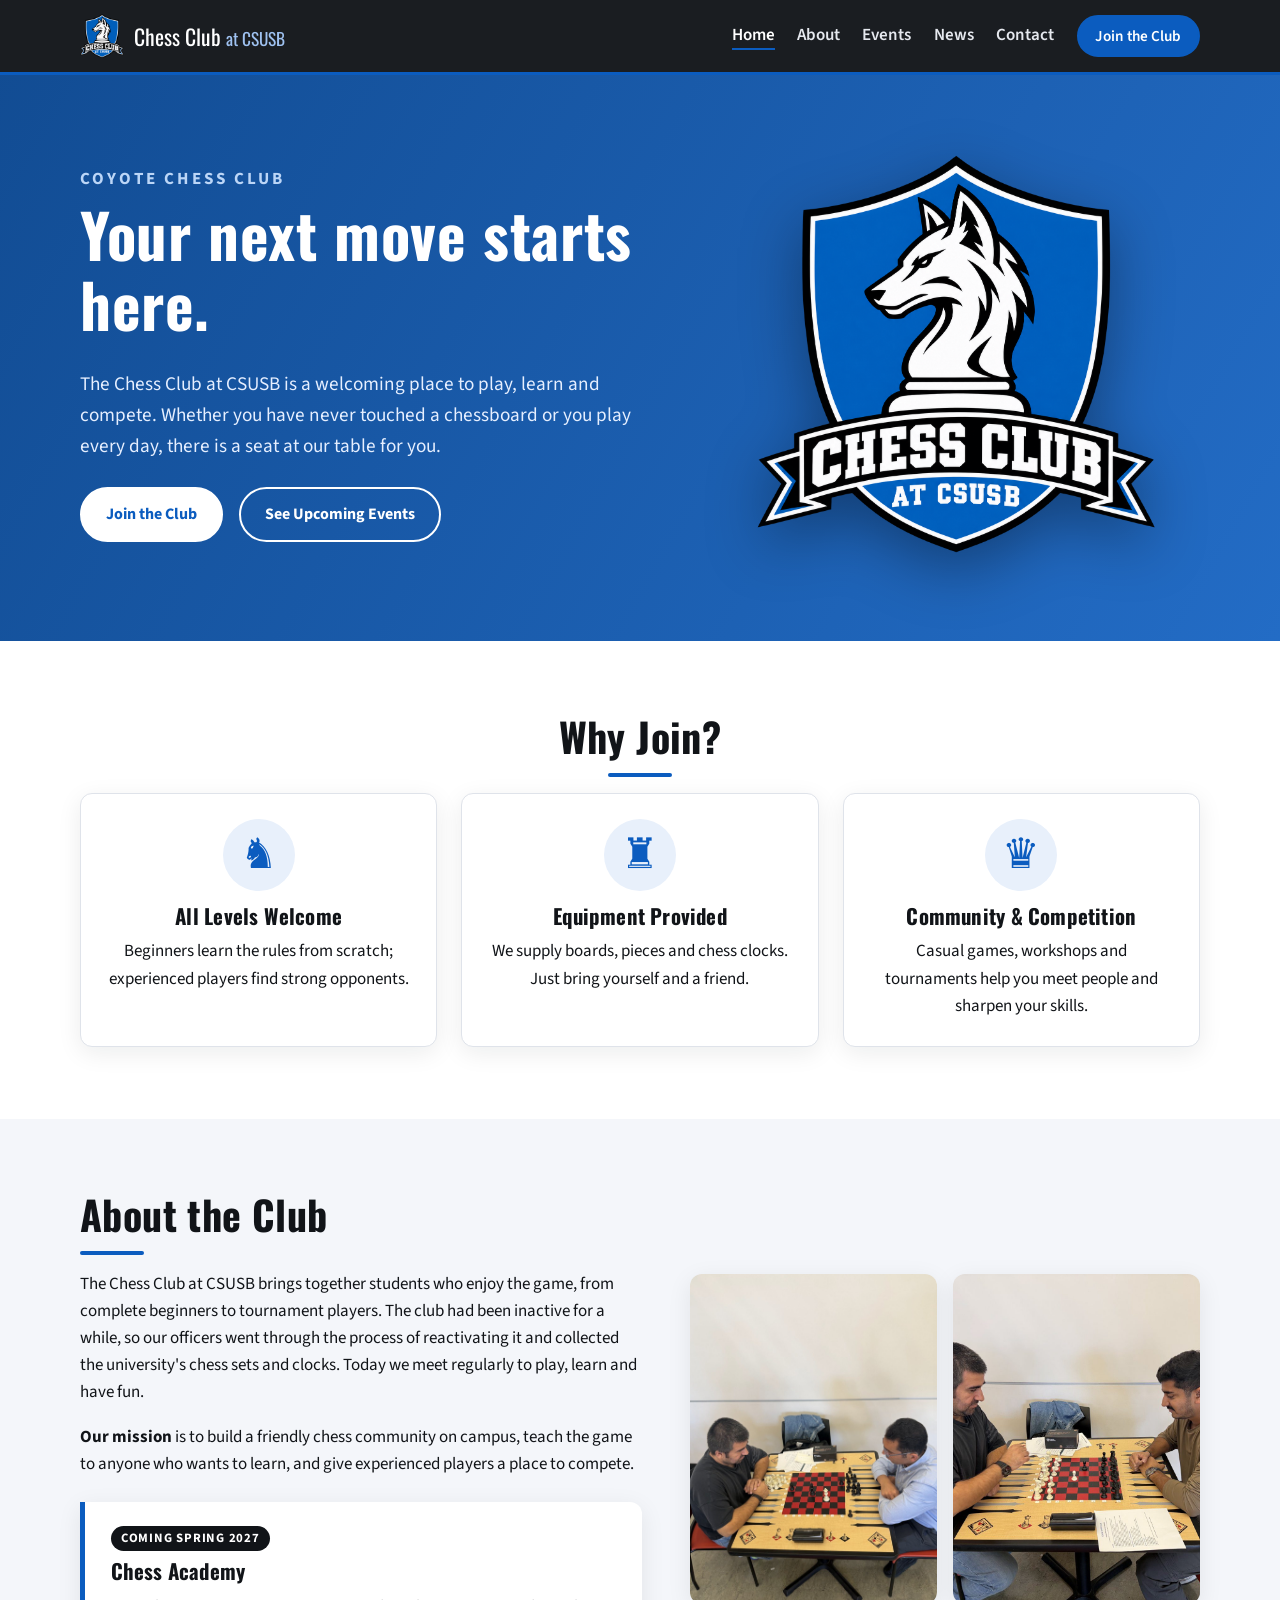
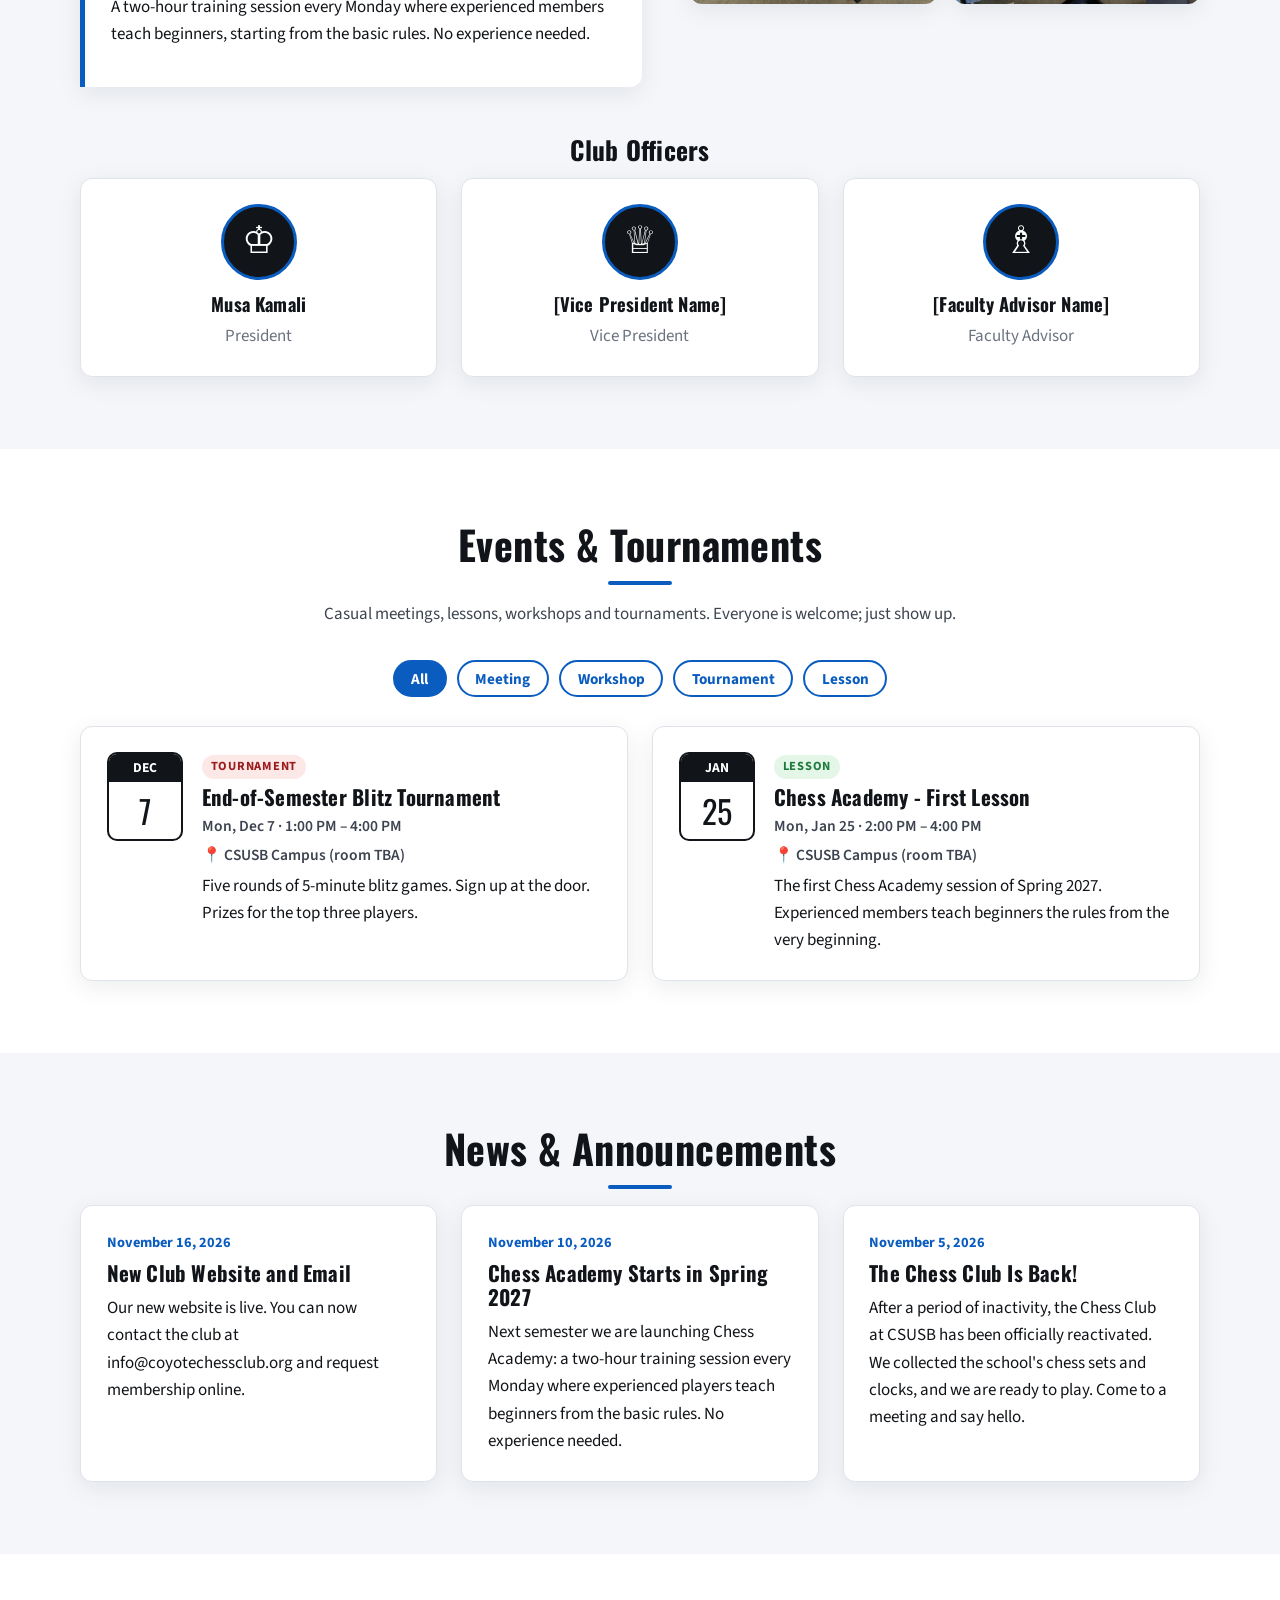
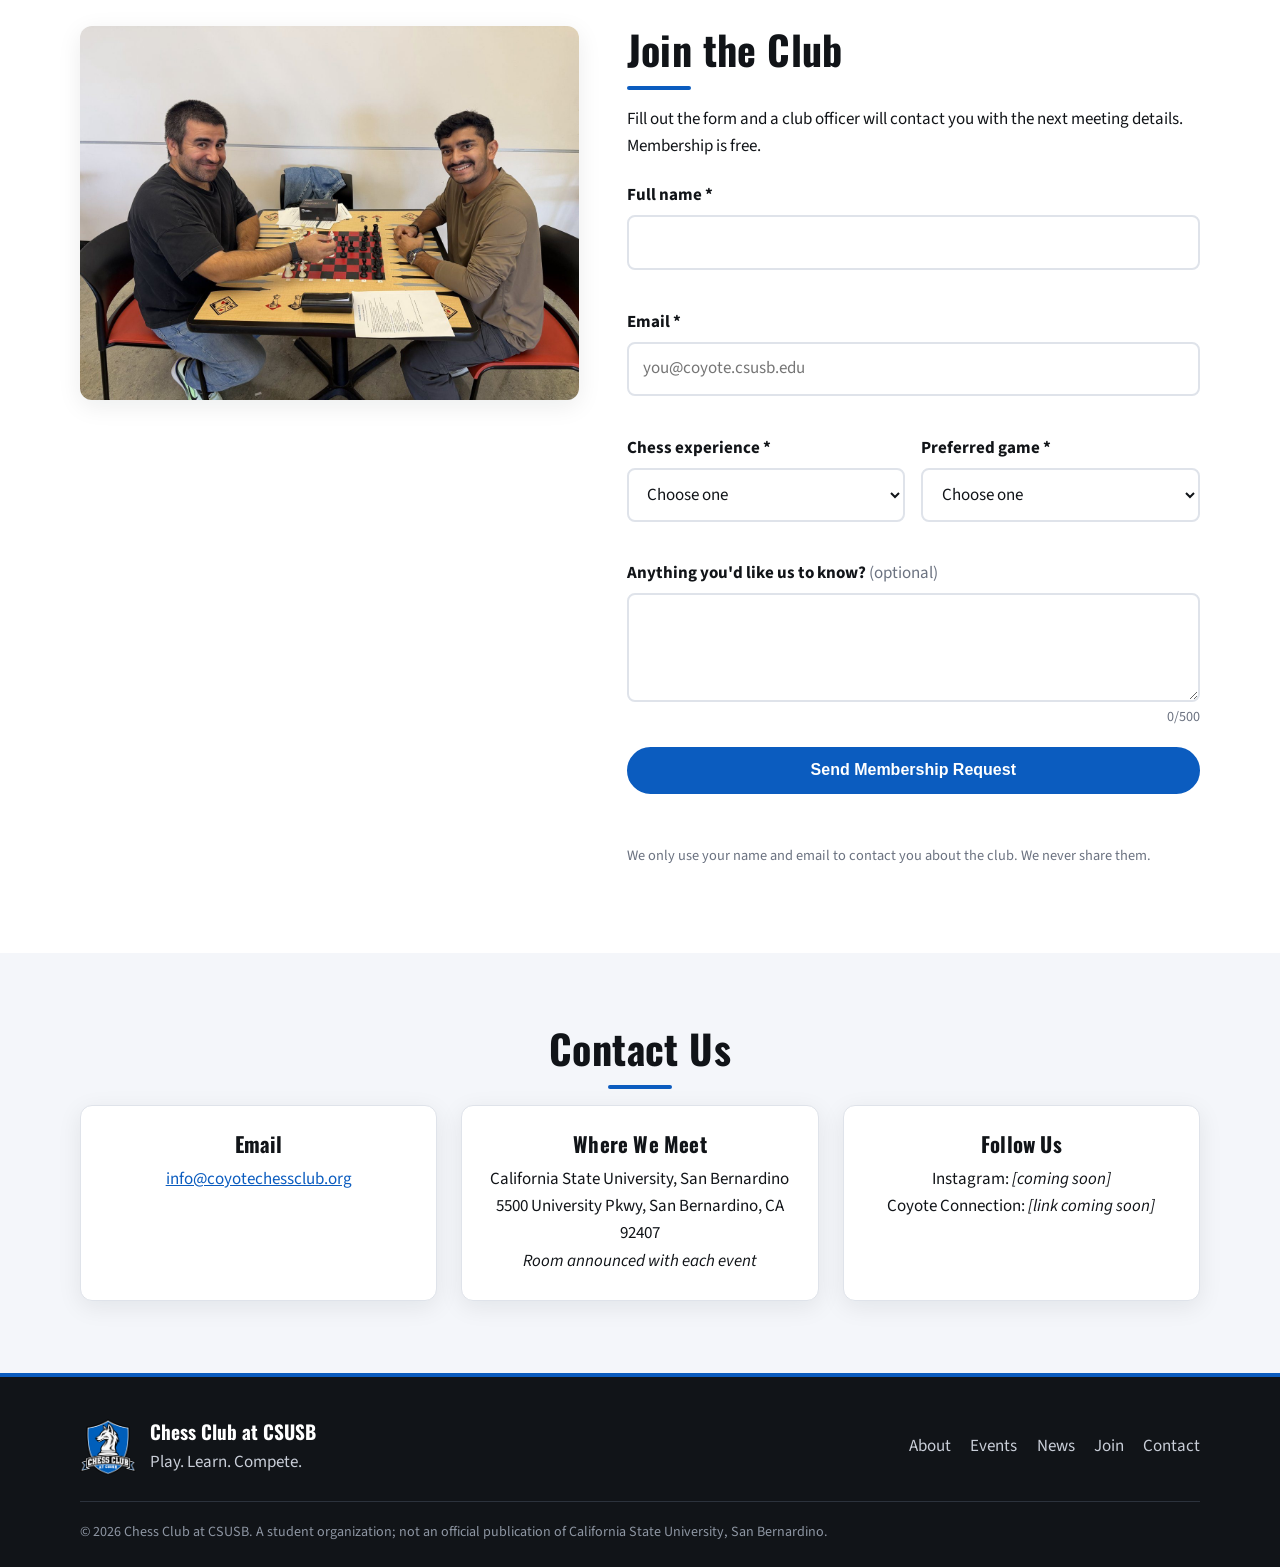
==== index.html @ 1e70b77d "Add files via upload" ====
<!DOCTYPE html>
<!-- Static version of the Chess Club at CSUSB website (GitHub Pages).
     To add or change events/news, edit the sections marked EVENTS and NEWS below. -->
<html lang="en">
<head>
  <meta charset="UTF-8">
  <meta name="viewport" content="width=device-width, initial-scale=1.0">
  <title>Chess Club at CSUSB | Coyote Chess Club</title>
  <meta name="description" content="The Chess Club at CSUSB: casual play, lessons, workshops and tournaments for students of every skill level.">
  <link rel="icon" href="img/favicon.ico">
  <link rel="apple-touch-icon" href="img/icon-192.png">
  <link rel="preconnect" href="https://fonts.googleapis.com">
  <link rel="preconnect" href="https://fonts.gstatic.com" crossorigin>
  <link href="https://fonts.googleapis.com/css2?family=Oswald:wght@500;700&family=Source+Sans+3:wght@400;600;700&display=swap" rel="stylesheet">
  <link rel="stylesheet" href="css/style.css">
</head>
<body>

<!-- ========== HEADER / NAVIGATION ========== -->
<header class="site-header" id="top">
  <div class="container nav-bar">
    <a href="#home" class="brand">
      <img src="img/logo-512.png" alt="Chess Club at CSUSB logo" width="44" height="44">
      <span>Chess Club <small>at CSUSB</small></span>
    </a>
    <button class="nav-toggle" aria-label="Open menu" aria-expanded="false" aria-controls="main-nav">
      <span></span><span></span><span></span>
    </button>
    <nav id="main-nav" class="main-nav" aria-label="Main">
      <a href="#home" class="active">Home</a>
      <a href="#about">About</a>
      <a href="#events">Events</a>
      <a href="#news">News</a>
      <a href="#contact">Contact</a>
      <a href="#join" class="btn btn-small">Join the Club</a>
    </nav>
  </div>
</header>

<main>

<!-- ========== HOME / HERO ========== -->
<section id="home" class="hero">
  <div class="container hero-grid">
    <div class="hero-text">
      <p class="eyebrow">Coyote Chess Club</p>
      <h1>Your next move starts here.</h1>
      <p class="lead">The Chess Club at CSUSB is a welcoming place to play, learn and compete. Whether you have never touched a chessboard or you play every day, there is a seat at our table for you.</p>
      <div class="hero-actions">
        <a href="#join" class="btn">Join the Club</a>
        <a href="#events" class="btn btn-outline">See Upcoming Events</a>
      </div>
    </div>
    <div class="hero-image">
      <img src="img/logo.png" alt="Chess Club at CSUSB shield logo with a coyote knight">
    </div>
  </div>
</section>

<!-- ========== WHY JOIN ========== -->
<section class="section why">
  <div class="container">
    <h2 class="section-title">Why Join?</h2>
    <div class="card-grid three">
      <article class="card feature">
        <div class="feature-icon" aria-hidden="true">♞</div>
        <h3>All Levels Welcome</h3>
        <p>Beginners learn the rules from scratch; experienced players find strong opponents.</p>
      </article>
      <article class="card feature">
        <div class="feature-icon" aria-hidden="true">♜</div>
        <h3>Equipment Provided</h3>
        <p>We supply boards, pieces and chess clocks. Just bring yourself and a friend.</p>
      </article>
      <article class="card feature">
        <div class="feature-icon" aria-hidden="true">♛</div>
        <h3>Community &amp; Competition</h3>
        <p>Casual games, workshops and tournaments help you meet people and sharpen your skills.</p>
      </article>
    </div>
  </div>
</section>

<!-- ========== ABOUT ========== -->
<section id="about" class="section alt">
  <div class="container about-grid">
    <div>
      <h2 class="section-title left">About the Club</h2>
      <p>The Chess Club at CSUSB brings together students who enjoy the game, from complete beginners to tournament players. The club had been inactive for a while, so our officers went through the process of reactivating it and collected the university's chess sets and clocks. Today we meet regularly to play, learn and have fun.</p>
      <p><strong>Our mission</strong> is to build a friendly chess community on campus, teach the game to anyone who wants to learn, and give experienced players a place to compete.</p>
      <div class="academy">
        <span class="badge">Coming Spring 2027</span>
        <h3>Chess Academy</h3>
        <p>A two-hour training session every Monday where experienced members teach beginners, starting from the basic rules. No experience needed.</p>
      </div>
    </div>
    <div class="photo-stack">
      <img src="img/meeting-2.jpg" alt="Two club members playing chess at a club meeting" loading="lazy">
      <img src="img/meeting-5.jpg" alt="Club members during a game with a chess clock on the table" loading="lazy">
    </div>
  </div>

  <div class="container">
    <h3 class="sub-title">Club Officers</h3>
    <div class="card-grid three officers">
      <article class="card officer">
        <div class="avatar" aria-hidden="true">♔</div>
        <h4>Musa Kamali</h4>
        <p>President</p>
      </article>
      <article class="card officer">
        <div class="avatar" aria-hidden="true">♕</div>
        <h4>[Vice President Name]</h4>
        <p>Vice President</p>
      </article>
      <article class="card officer">
        <div class="avatar" aria-hidden="true">♗</div>
        <h4>[Faculty Advisor Name]</h4>
        <p>Faculty Advisor</p>
      </article>
    </div>
  </div>
</section>

<!-- ========== EVENTS (from MySQL) ========== -->
<section id="events" class="section">
  <div class="container">
    <h2 class="section-title">Events &amp; Tournaments</h2>
    <p class="section-intro">Casual meetings, lessons, workshops and tournaments. Everyone is welcome; just show up.</p>

          <div class="filter-bar" role="group" aria-label="Filter events by type">
        <button class="chip active" data-filter="all">All</button>
                  <button class="chip" data-filter="Meeting">Meeting</button>
                  <button class="chip" data-filter="Workshop">Workshop</button>
                  <button class="chip" data-filter="Tournament">Tournament</button>
                  <button class="chip" data-filter="Lesson">Lesson</button>
              </div>
      <div class="card-grid events-list">
                  <article class="card event" data-type="Meeting" data-date="2026-11-23">
            <div class="event-date">
              <span class="month">Nov</span>
              <span class="day">23</span>
            </div>
            <div class="event-body">
              <span class="tag tag-meeting">Meeting</span>
              <h3>Casual Play Night</h3>
              <p class="meta">Mon, Nov 23 · 2:00 PM – 4:00 PM</p>
              <p class="meta">📍 CSUSB Campus (room TBA)</p>
              <p>Drop in and play a few games. Boards, pieces and clocks are provided. All skill levels are welcome.</p>
            </div>
          </article>
                  <article class="card event" data-type="Workshop" data-date="2026-12-01">
            <div class="event-date">
              <span class="month">Dec</span>
              <span class="day">1</span>
            </div>
            <div class="event-body">
              <span class="tag tag-workshop">Workshop</span>
              <h3>Opening Principles Workshop</h3>
              <p class="meta">Tue, Dec 1 · 2:00 PM – 3:30 PM</p>
              <p class="meta">📍 CSUSB Campus (room TBA)</p>
              <p>Learn the three golden rules of the opening: control the center, develop your pieces and castle early.</p>
            </div>
          </article>
                  <article class="card event" data-type="Tournament" data-date="2026-12-07">
            <div class="event-date">
              <span class="month">Dec</span>
              <span class="day">7</span>
            </div>
            <div class="event-body">
              <span class="tag tag-tournament">Tournament</span>
              <h3>End-of-Semester Blitz Tournament</h3>
              <p class="meta">Mon, Dec 7 · 1:00 PM – 4:00 PM</p>
              <p class="meta">📍 CSUSB Campus (room TBA)</p>
              <p>Five rounds of 5-minute blitz games. Sign up at the door. Prizes for the top three players.</p>
            </div>
          </article>
                  <article class="card event" data-type="Lesson" data-date="2027-01-25">
            <div class="event-date">
              <span class="month">Jan</span>
              <span class="day">25</span>
            </div>
            <div class="event-body">
              <span class="tag tag-lesson">Lesson</span>
              <h3>Chess Academy - First Lesson</h3>
              <p class="meta">Mon, Jan 25 · 2:00 PM – 4:00 PM</p>
              <p class="meta">📍 CSUSB Campus (room TBA)</p>
              <p>The first Chess Academy session of Spring 2027. Experienced members teach beginners the rules from the very beginning.</p>
            </div>
          </article>
              </div>
      </div>
</section>

<!-- ========== NEWS (from MySQL) ========== -->
<section id="news" class="section alt">
  <div class="container">
    <h2 class="section-title">News &amp; Announcements</h2>
          <div class="card-grid three">
                  <article class="card news-item">
            <time datetime="2026-11-16">November 16, 2026</time>
            <h3>New Club Website and Email</h3>
            <p>Our new website is live. You can now contact the club at info@coyotechessclub.org and request membership online.</p>
          </article>
                  <article class="card news-item">
            <time datetime="2026-11-10">November 10, 2026</time>
            <h3>Chess Academy Starts in Spring 2027</h3>
            <p>Next semester we are launching Chess Academy: a two-hour training session every Monday where experienced players teach beginners from the basic rules. No experience needed.</p>
          </article>
                  <article class="card news-item">
            <time datetime="2026-11-05">November 5, 2026</time>
            <h3>The Chess Club Is Back!</h3>
            <p>After a period of inactivity, the Chess Club at CSUSB has been officially reactivated. We collected the school&#039;s chess sets and clocks, and we are ready to play. Come to a meeting and say hello.</p>
          </article>
              </div>
      </div>
</section>

<!-- ========== JOIN THE CLUB (form -> Formspree -> club Gmail) ========== -->
<section id="join" class="section join">
  <div class="container join-grid">
    <div class="join-photo">
      <img src="img/meeting-6.jpg" alt="Two smiling club members at a chessboard">
    </div>
    <div>
      <h2 class="section-title left">Join the Club</h2>
      <p>Fill out the form and a club officer will contact you with the next meeting details. Membership is free.</p>

      <form id="join-form" class="join-form" action="https://formspree.io/f/YOUR_FORM_ID" method="post" novalidate>
        <div class="field">
          <label for="full_name">Full name *</label>
          <input type="text" id="full_name" name="full_name" maxlength="100" autocomplete="name" required>
          <small class="error" aria-live="polite"></small>
        </div>
        <div class="field">
          <label for="email">Email *</label>
          <input type="email" id="email" name="email" maxlength="150" autocomplete="email" placeholder="you@coyote.csusb.edu" required>
          <small class="error" aria-live="polite"></small>
        </div>
        <div class="field-row">
          <div class="field">
            <label for="skill_level">Chess experience *</label>
            <select id="skill_level" name="skill_level" required>
              <option value="">Choose one</option>
              <option>Beginner</option>
              <option>Intermediate</option>
              <option>Advanced</option>
            </select>
            <small class="error" aria-live="polite"></small>
          </div>
          <div class="field">
            <label for="preferred_game">Preferred game *</label>
            <select id="preferred_game" name="preferred_game" required>
              <option value="">Choose one</option>
              <option>Casual</option>
              <option>Rapid</option>
              <option>Blitz</option>
              <option>Classical</option>
            </select>
            <small class="error" aria-live="polite"></small>
          </div>
        </div>
        <div class="field">
          <label for="message">Anything you'd like us to know? <span class="optional">(optional)</span></label>
          <textarea id="message" name="message" rows="3" maxlength="500"></textarea>
          <small class="counter"><span id="msg-count">0</span>/500</small>
        </div>
        <!-- Hidden field to catch spam bots: real users leave it empty -->
        <div class="hp" aria-hidden="true">
          <label for="_gotcha">Website</label>
          <input type="text" id="_gotcha" name="_gotcha" tabindex="-1" autocomplete="off">
          <input type="hidden" name="_subject" value="New membership request - Chess Club at CSUSB">
        </div>
        <button type="submit" class="btn btn-block">Send Membership Request</button>
        <p id="form-status" class="form-status" role="status" aria-live="polite"></p>
        <p class="privacy">We only use your name and email to contact you about the club. We never share them.</p>
      </form>
    </div>
  </div>
</section>

<!-- ========== CONTACT ========== -->
<section id="contact" class="section alt">
  <div class="container">
    <h2 class="section-title">Contact Us</h2>
    <div class="card-grid three contact-cards">
      <article class="card">
        <h3>Email</h3>
        <p><a href="mailto:info@coyotechessclub.org">info@coyotechessclub.org</a></p>
      </article>
      <article class="card">
        <h3>Where We Meet</h3>
        <p>California State University, San Bernardino<br>5500 University Pkwy, San Bernardino, CA 92407<br><em>Room announced with each event</em></p>
      </article>
      <article class="card">
        <h3>Follow Us</h3>
        <p>Instagram: <em>[coming soon]</em><br>Coyote Connection: <em>[link coming soon]</em></p>
      </article>
    </div>
  </div>
</section>

</main>

<!-- ========== FOOTER ========== -->
<footer class="site-footer">
  <div class="container footer-grid">
    <div class="footer-brand">
      <img src="img/logo-512.png" alt="" width="56" height="56">
      <div>
        <strong>Chess Club at CSUSB</strong>
        <p>Play. Learn. Compete.</p>
      </div>
    </div>
    <nav class="footer-nav" aria-label="Footer">
      <a href="#about">About</a>
      <a href="#events">Events</a>
      <a href="#news">News</a>
      <a href="#join">Join</a>
      <a href="#contact">Contact</a>
    </nav>
    <p class="fine-print">© 2026 Chess Club at CSUSB. A student organization; not an official publication of California State University, San Bernardino.</p>
  </div>
</footer>

<a href="#top" class="to-top" aria-label="Back to top">↑</a>

<script src="js/main.js"></script>
</body>
</html>
---- css/style.css ----
/* =========================================================
   Chess Club at CSUSB - Main Stylesheet
   Colors come from the club logo: royal blue, black, white
   ========================================================= */

:root {
  --blue: #0b5cbf;
  --blue-dark: #08458f;
  --blue-light: #e8f0fb;
  --ink: #111418;
  --ink-soft: #3d4450;
  --muted: #6b7280;
  --line: #dfe3ea;
  --bg: #ffffff;
  --bg-alt: #f4f6fa;
  --success: #1f7a3d;
  --danger: #b42318;
  --radius: 12px;
  --shadow: 0 6px 24px rgba(17, 20, 24, 0.08);
  --font-head: "Oswald", "Arial Narrow", Arial, sans-serif;
  --font-body: "Source Sans 3", "Segoe UI", Arial, sans-serif;
  --header-h: 72px;
}

*, *::before, *::after { box-sizing: border-box; }

html { scroll-behavior: smooth; scroll-padding-top: var(--header-h); }

body {
  margin: 0;
  font-family: var(--font-body);
  font-size: 1.0625rem;
  line-height: 1.6;
  color: var(--ink);
  background: var(--bg);
}

img { max-width: 100%; display: block; }
a { color: var(--blue); }
a:hover { color: var(--blue-dark); }

h1, h2, h3, h4 { font-family: var(--font-head); line-height: 1.15; margin: 0 0 .5em; letter-spacing: .01em; }
h3 { font-size: 1.3rem; }
h4 { font-size: 1.15rem; }
p { margin: 0 0 1em; }

.container { width: min(1120px, 92%); margin: 0 auto; }

/* ---------- Buttons ---------- */
.btn {
  display: inline-block;
  padding: .8em 1.5em;
  border: 2px solid var(--blue);
  border-radius: 999px;
  background: var(--blue);
  color: #fff;
  font-weight: 700;
  font-size: 1rem;
  text-decoration: none;
  cursor: pointer;
  transition: background .2s, color .2s, transform .1s;
}
.btn:hover { background: var(--blue-dark); border-color: var(--blue-dark); color: #fff; }
.btn:active { transform: translateY(1px); }
.btn:focus-visible, .chip:focus-visible, .nav-toggle:focus-visible { outline: 3px solid #f5b400; outline-offset: 2px; }
.btn-outline { background: transparent; color: #fff; border-color: #fff; }
.btn-outline:hover { background: #fff; color: var(--blue); border-color: #fff; }
.btn-small { padding: .45em 1.1em; font-size: .95rem; }
.btn-block { width: 100%; }
.btn[disabled] { opacity: .6; cursor: wait; }

/* ---------- Header ---------- */
.site-header {
  position: sticky; top: 0; z-index: 50;
  background: rgba(17, 20, 24, .96);
  backdrop-filter: blur(6px);
  border-bottom: 3px solid var(--blue);
}
.nav-bar { display: flex; align-items: center; justify-content: space-between; height: var(--header-h); }
.brand { display: flex; align-items: center; gap: .6rem; color: #fff; text-decoration: none; font-family: var(--font-head); font-size: 1.35rem; }
.brand:hover { color: #fff; }
.brand small { font-size: .8em; color: #9fc2f1; }
.main-nav { display: flex; align-items: center; gap: 1.4rem; }
.main-nav a { color: #e6e9ef; text-decoration: none; font-weight: 600; }
.main-nav a:not(.btn):hover, .main-nav a.active:not(.btn) { color: #fff; box-shadow: inset 0 -2px 0 var(--blue); }
.main-nav .btn { color: #fff; }

.nav-toggle { display: none; background: none; border: 0; padding: 8px; cursor: pointer; }
.nav-toggle span { display: block; width: 26px; height: 3px; margin: 5px 0; background: #fff; border-radius: 2px; transition: transform .2s, opacity .2s; }
.nav-toggle[aria-expanded="true"] span:nth-child(1) { transform: translateY(8px) rotate(45deg); }
.nav-toggle[aria-expanded="true"] span:nth-child(2) { opacity: 0; }
.nav-toggle[aria-expanded="true"] span:nth-child(3) { transform: translateY(-8px) rotate(-45deg); }

/* ---------- Hero ---------- */
.hero {
  color: #fff;
  background:
    linear-gradient(120deg, rgba(8, 69, 143, .96), rgba(11, 92, 191, .9)),
    repeating-conic-gradient(rgba(255,255,255,.06) 0 25%, transparent 0 50%) 0 0 / 80px 80px;
  padding: 5rem 0 5.5rem;
}
.hero-grid { display: grid; grid-template-columns: 1.2fr 1fr; gap: 3rem; align-items: center; }
.eyebrow { text-transform: uppercase; letter-spacing: .18em; font-weight: 700; color: #bcd6f7; margin-bottom: .4rem; }
.hero h1 { font-size: clamp(2.4rem, 5vw, 3.8rem); }
.lead { font-size: 1.2rem; color: #e6efff; max-width: 34em; }
.hero-actions { display: flex; flex-wrap: wrap; gap: 1rem; margin-top: 1.6rem; }
.hero-actions .btn:first-child { background: #fff; color: var(--blue); border-color: #fff; }
.hero-actions .btn:first-child:hover { background: var(--blue-light); }
.hero-image img { width: min(400px, 100%); margin: 0 auto; filter: drop-shadow(0 18px 30px rgba(0,0,0,.35)); }

/* ---------- Sections ---------- */
.section { padding: 4.5rem 0; }
.section.alt { background: var(--bg-alt); }
.section-title { font-size: clamp(1.9rem, 3.5vw, 2.5rem); text-align: center; margin-bottom: .4em; }
.section-title.left { text-align: left; }
.section-title::after { content: ""; display: block; width: 64px; height: 4px; background: var(--blue); margin: .35em auto 0; border-radius: 2px; }
.section-title.left::after { margin-left: 0; }
.section-intro { text-align: center; color: var(--ink-soft); max-width: 40em; margin: 0 auto 2rem; }
.sub-title { margin-top: 3rem; font-size: 1.6rem; text-align: center; }
.notice { text-align: center; padding: 1.5rem; background: var(--blue-light); border-radius: var(--radius); color: var(--ink-soft); }

/* ---------- Cards ---------- */
.card-grid { display: grid; gap: 1.5rem; }
.card-grid.three { grid-template-columns: repeat(3, 1fr); }
.card { background: #fff; border: 1px solid var(--line); border-radius: var(--radius); padding: 1.6rem; box-shadow: var(--shadow); }
.card p:last-child { margin-bottom: 0; }

.feature { text-align: center; transition: transform .2s; }
.feature:hover { transform: translateY(-4px); }
.feature-icon { font-size: 2.6rem; width: 72px; height: 72px; margin: 0 auto .8rem; display: grid; place-items: center; border-radius: 50%; background: var(--blue-light); color: var(--blue); }

/* ---------- About ---------- */
.about-grid { display: grid; grid-template-columns: 1.1fr 1fr; gap: 3rem; align-items: center; }
.academy { margin-top: 1.5rem; padding: 1.4rem 1.6rem; border-left: 5px solid var(--blue); background: #fff; border-radius: 0 var(--radius) var(--radius) 0; box-shadow: var(--shadow); }
.badge { display: inline-block; background: var(--ink); color: #fff; font-size: .8rem; font-weight: 700; padding: .2em .8em; border-radius: 999px; margin-bottom: .5rem; text-transform: uppercase; letter-spacing: .06em; }
.photo-stack { display: grid; grid-template-columns: 1fr 1fr; gap: 1rem; }
.photo-stack img { border-radius: var(--radius); box-shadow: var(--shadow); height: 100%; object-fit: cover; aspect-ratio: 3 / 4; }
.officer { text-align: center; }
.officer p { color: var(--muted); }
.avatar { width: 76px; height: 76px; margin: 0 auto .8rem; border-radius: 50%; display: grid; place-items: center; font-size: 2.4rem; background: var(--ink); color: #fff; border: 3px solid var(--blue); }

/* ---------- Events ---------- */
.filter-bar { display: flex; flex-wrap: wrap; justify-content: center; gap: .6rem; margin-bottom: 1.8rem; }
.chip { border: 2px solid var(--blue); background: #fff; color: var(--blue); border-radius: 999px; padding: .35em 1.1em; font-weight: 700; font-family: inherit; font-size: .95rem; cursor: pointer; }
.chip.active, .chip:hover { background: var(--blue); color: #fff; }
.events-list { grid-template-columns: repeat(2, 1fr); }
.event { display: flex; gap: 1.2rem; align-items: flex-start; }
.event[hidden] { display: none; }
.event-date { flex: 0 0 76px; text-align: center; border-radius: 10px; overflow: hidden; border: 2px solid var(--ink); }
.event-date .month { display: block; background: var(--ink); color: #fff; font-weight: 700; text-transform: uppercase; font-size: .85rem; padding: .2em 0; }
.event-date .day { display: block; font-family: var(--font-head); font-size: 2rem; padding: .1em 0; }
.event h3 { margin: .35rem 0 .3rem; }
.meta { color: var(--ink-soft); font-weight: 600; margin-bottom: .3em; font-size: .97rem; }
.tag { display: inline-block; font-size: .78rem; font-weight: 700; text-transform: uppercase; letter-spacing: .06em; padding: .15em .7em; border-radius: 999px; background: var(--blue-light); color: var(--blue-dark); }
.tag-tournament { background: #fde8e8; color: #9b1c1c; }
.tag-workshop { background: #fff4d6; color: #8a5a00; }
.tag-lesson { background: #e3f6e8; color: #1f7a3d; }

/* ---------- News ---------- */
.news-item time { display: block; color: var(--blue); font-weight: 700; font-size: .9rem; margin-bottom: .4rem; }

/* ---------- Join ---------- */
.join-grid { display: grid; grid-template-columns: 1fr 1.15fr; gap: 3rem; align-items: start; }
.join-photo img { border-radius: var(--radius); box-shadow: var(--shadow); }
.join-form { margin-top: 1.4rem; }
.field { margin-bottom: 1.1rem; display: flex; flex-direction: column; }
.field-row { display: grid; grid-template-columns: 1fr 1fr; gap: 1rem; }
label { font-weight: 700; margin-bottom: .35rem; }
.optional { font-weight: 400; color: var(--muted); }
input, select, textarea {
  font: inherit; padding: .7em .85em; border: 2px solid var(--line); border-radius: 8px; background: #fff; color: var(--ink);
  transition: border-color .2s, box-shadow .2s;
}
input:focus, select:focus, textarea:focus { outline: none; border-color: var(--blue); box-shadow: 0 0 0 3px rgba(11, 92, 191, .18); }
.field.invalid input, .field.invalid select, .field.invalid textarea { border-color: var(--danger); }
.field.valid input, .field.valid select { border-color: var(--success); }
.error { color: var(--danger); font-weight: 600; min-height: 1.2em; margin-top: .25rem; }
.counter { color: var(--muted); text-align: right; margin-top: .25rem; }
.hp { position: absolute; left: -9999px; width: 1px; height: 1px; overflow: hidden; }
.form-status { margin: 1rem 0 0; font-weight: 700; min-height: 1.4em; }
.form-status.success { color: var(--success); background: #e3f6e8; padding: .8rem 1rem; border-radius: 8px; }
.form-status.fail { color: var(--danger); background: #fde8e8; padding: .8rem 1rem; border-radius: 8px; }
.privacy { color: var(--muted); font-size: .9rem; margin-top: .6rem; }

/* ---------- Contact ---------- */
.contact-cards .card { text-align: center; }

/* ---------- Footer ---------- */
.site-footer { background: var(--ink); color: #c9ced8; padding: 2.5rem 0 1.5rem; border-top: 4px solid var(--blue); }
.footer-grid { display: grid; grid-template-columns: 1fr auto; gap: 1.5rem; align-items: center; }
.footer-brand { display: flex; align-items: center; gap: .9rem; }
.footer-brand strong { color: #fff; font-family: var(--font-head); font-size: 1.2rem; }
.footer-brand p { margin: 0; }
.footer-nav { display: flex; flex-wrap: wrap; gap: 1.2rem; }
.footer-nav a { color: #c9ced8; text-decoration: none; }
.footer-nav a:hover { color: #fff; }
.fine-print { grid-column: 1 / -1; border-top: 1px solid #2c323c; padding-top: 1.2rem; margin: 0; font-size: .88rem; color: #8e96a3; }

.to-top {
  position: fixed; right: 1.2rem; bottom: 1.2rem; width: 46px; height: 46px; border-radius: 50%;
  display: grid; place-items: center; background: var(--blue); color: #fff; text-decoration: none; font-size: 1.3rem;
  box-shadow: var(--shadow); opacity: 0; pointer-events: none; transition: opacity .25s;
}
.to-top.show { opacity: 1; pointer-events: auto; }
.to-top:hover { color: #fff; background: var(--blue-dark); }

/* ---------- Responsive ---------- */
@media (max-width: 900px) {
  .hero-grid, .about-grid, .join-grid { grid-template-columns: 1fr; }
  .hero { padding: 3.5rem 0 4rem; text-align: center; }
  .lead { margin-left: auto; margin-right: auto; }
  .hero-actions { justify-content: center; }
  .hero-image { order: -1; }
  .hero-image img { width: 220px; }
  .card-grid.three, .events-list { grid-template-columns: 1fr 1fr; }
  .join-photo { order: 2; }
}

@media (max-width: 760px) {
  .nav-toggle { display: block; }
  .main-nav {
    position: absolute; top: var(--header-h); left: 0; right: 0;
    flex-direction: column; align-items: stretch; gap: 0;
    background: var(--ink); padding: .5rem 4% 1.2rem;
    display: none;
  }
  .main-nav.open { display: flex; }
  .main-nav a { padding: .8rem 0; border-bottom: 1px solid #2c323c; }
  .main-nav a.btn { margin-top: .8rem; text-align: center; border-bottom: 0; }
  .main-nav a:not(.btn):hover, .main-nav a.active:not(.btn) { box-shadow: none; color: #9fc2f1; }
}

@media (max-width: 600px) {
  .card-grid.three, .events-list, .field-row { grid-template-columns: 1fr; }
  .section { padding: 3.2rem 0; }
  .footer-grid { grid-template-columns: 1fr; }
  .event { flex-direction: column; }
  .event-date { flex-basis: auto; width: 76px; }
}

@media (prefers-reduced-motion: reduce) {
  html { scroll-behavior: auto; }
  * { transition: none !important; }
}
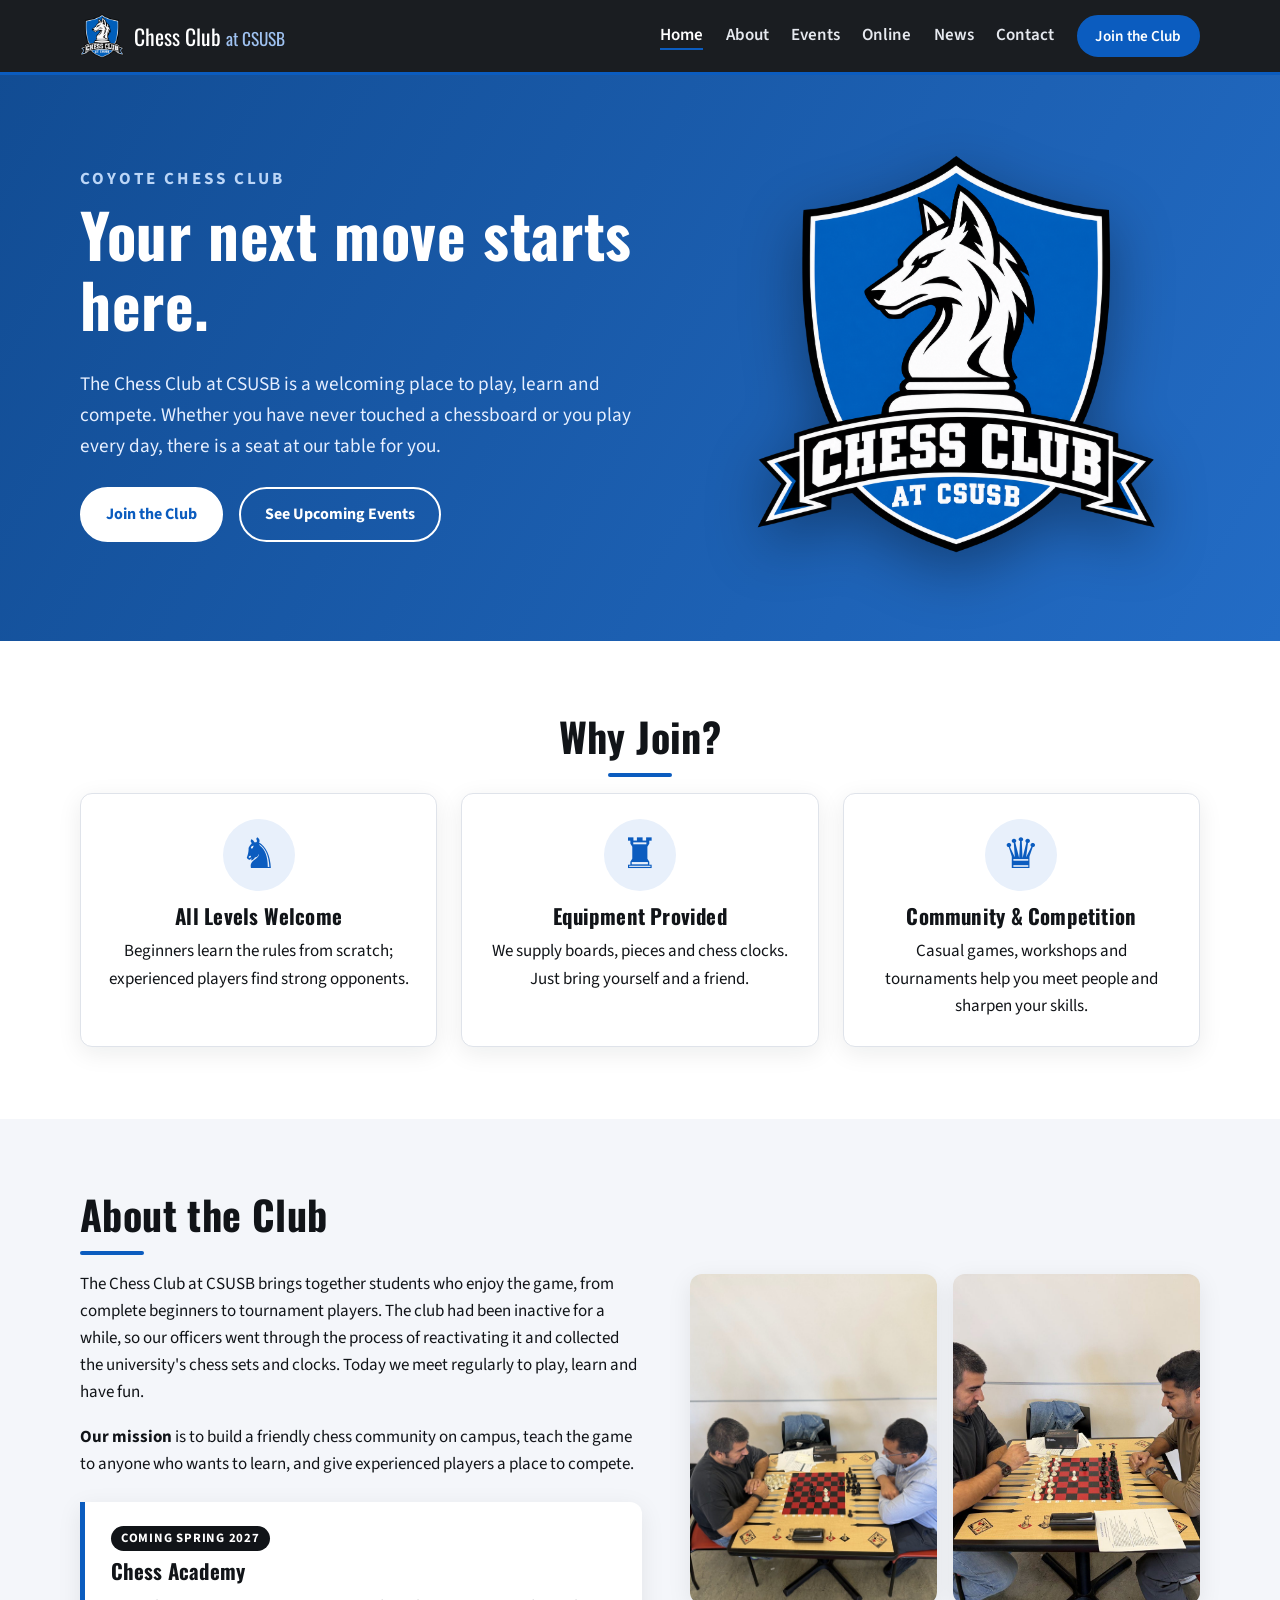
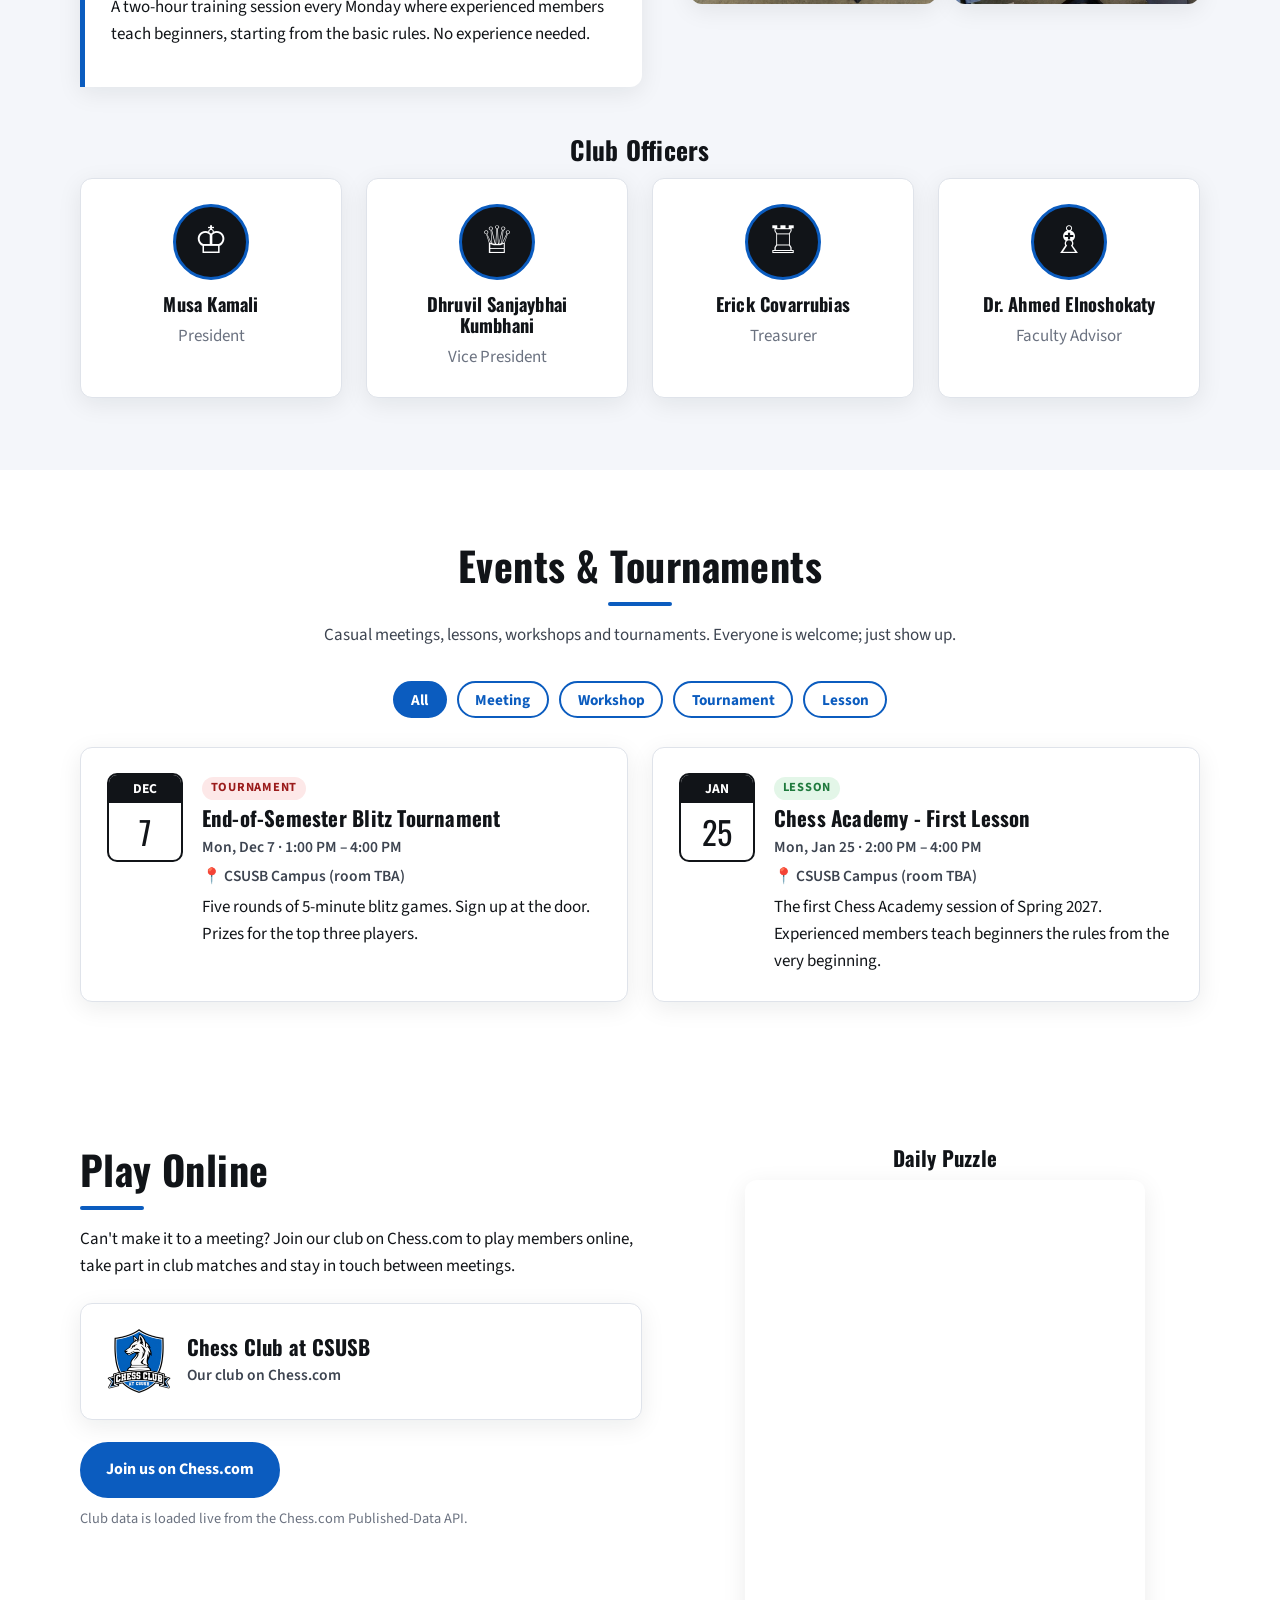
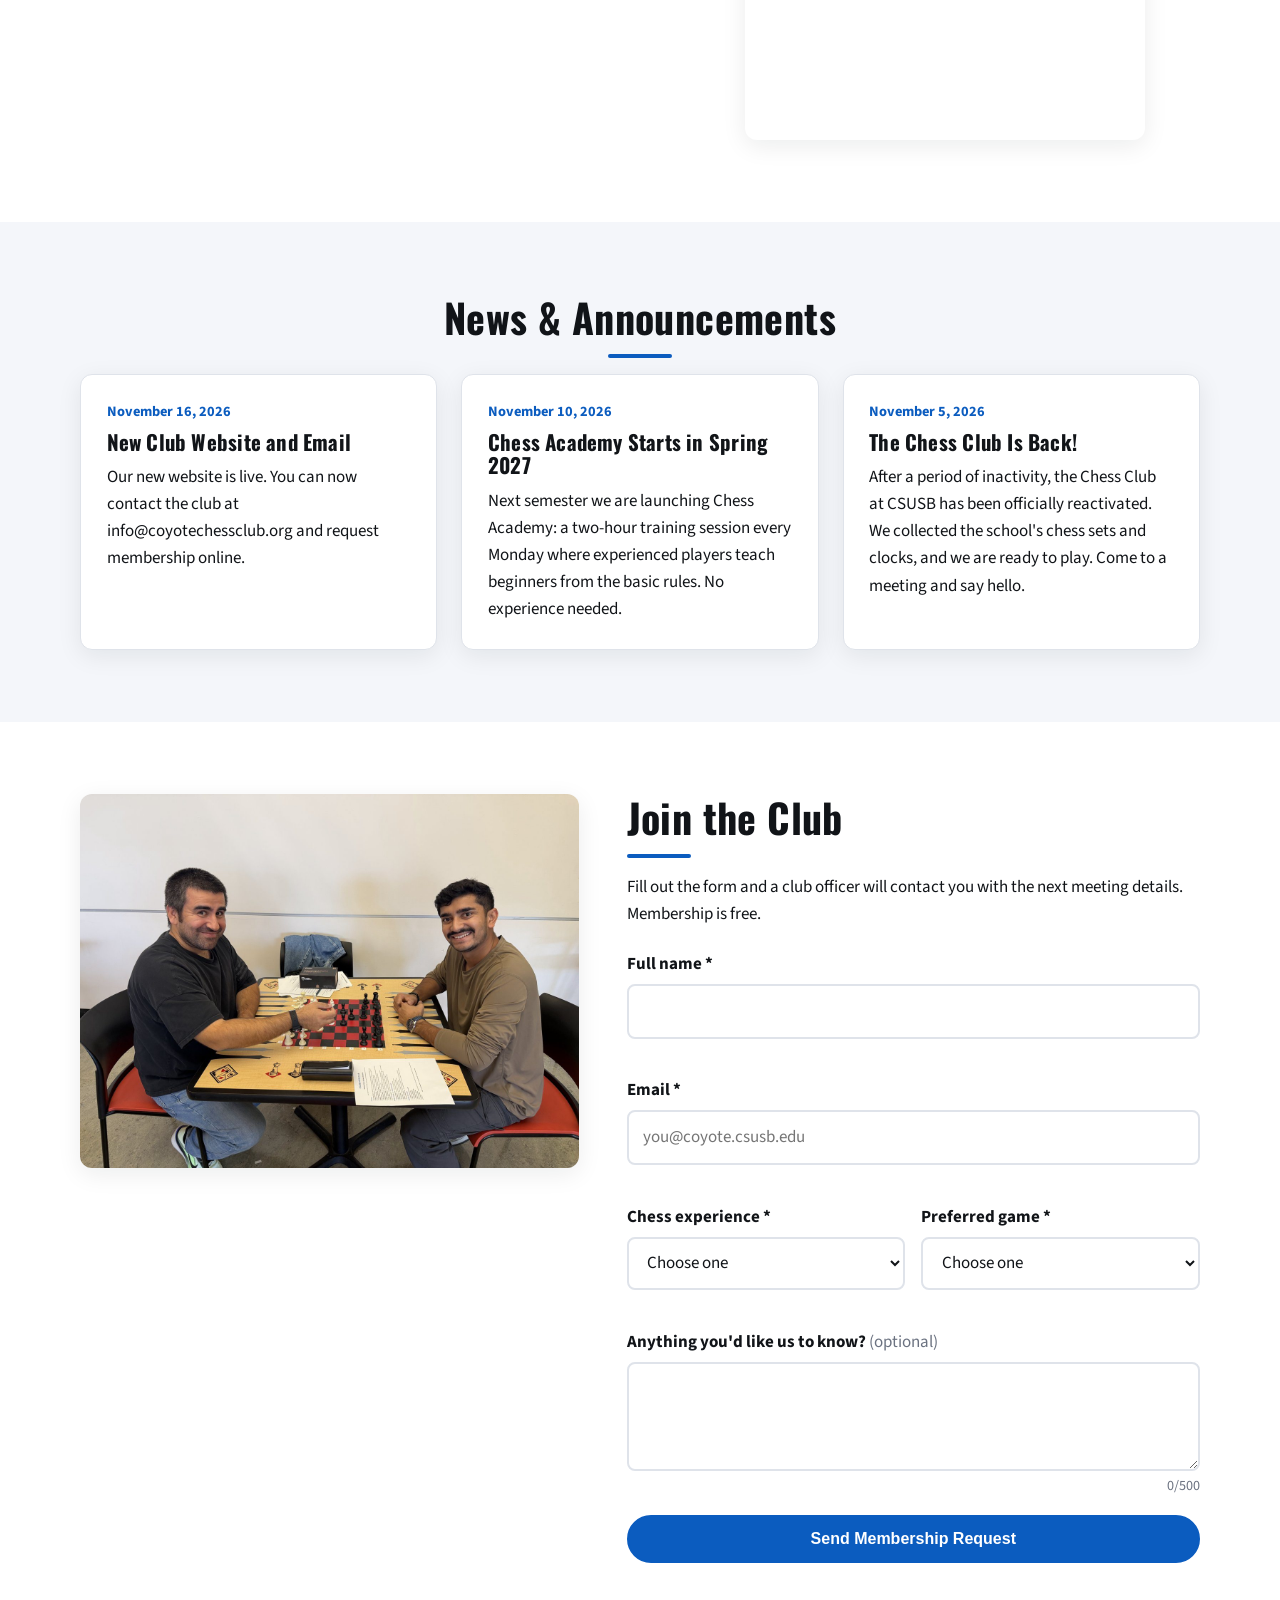
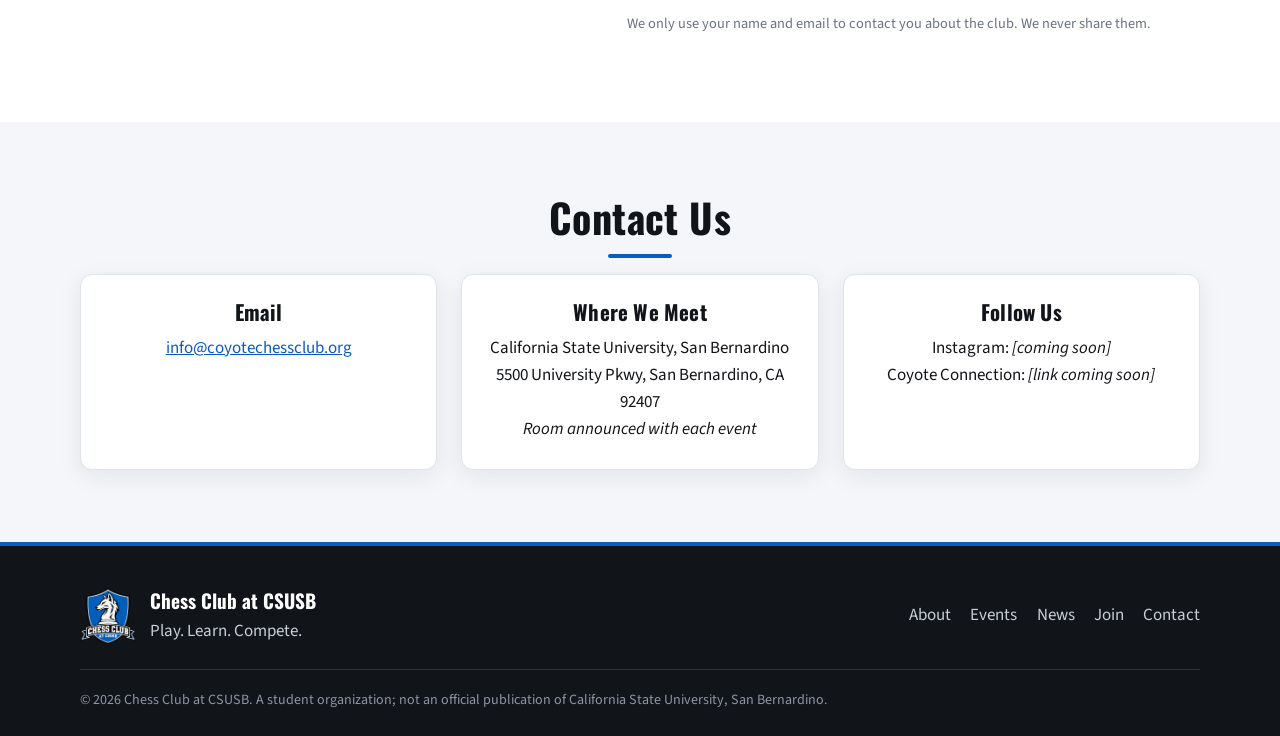
==== commit 973b9f38: "Add files via upload" ====
--- a/index.html
+++ b/index.html
@@ -30,6 +30,7 @@
       <a href="#home" class="active">Home</a>
       <a href="#about">About</a>
       <a href="#events">Events</a>
+      <a href="#online">Online</a>
       <a href="#news">News</a>
       <a href="#contact">Contact</a>
       <a href="#join" class="btn btn-small">Join the Club</a>
@@ -102,7 +103,7 @@
 
   <div class="container">
     <h3 class="sub-title">Club Officers</h3>
-    <div class="card-grid three officers">
+    <div class="card-grid four officers">
       <article class="card officer">
         <div class="avatar" aria-hidden="true">♔</div>
         <h4>Musa Kamali</h4>
@@ -110,12 +111,17 @@
       </article>
       <article class="card officer">
         <div class="avatar" aria-hidden="true">♕</div>
-        <h4>[Vice President Name]</h4>
+        <h4>Dhruvil Sanjaybhai Kumbhani</h4>
         <p>Vice President</p>
+      </article>
+      <article class="card officer">
+        <div class="avatar" aria-hidden="true">♖</div>
+        <h4>Erick Covarrubias</h4>
+        <p>Treasurer</p>
       </article>
       <article class="card officer">
         <div class="avatar" aria-hidden="true">♗</div>
-        <h4>[Faculty Advisor Name]</h4>
+        <h4>Dr. Ahmed Elnoshokaty</h4>
         <p>Faculty Advisor</p>
       </article>
     </div>
@@ -190,6 +196,33 @@
           </article>
               </div>
       </div>
+</section>
+
+<!-- ========== PLAY ONLINE (Chess.com Published-Data API) ========== -->
+<section id="online" class="section online">
+  <div class="container online-grid">
+    <div>
+      <h2 class="section-title left">Play Online</h2>
+      <p>Can't make it to a meeting? Join our club on Chess.com to play members online, take part in club matches and stay in touch between meetings.</p>
+      <div class="card club-card" id="chesscom-club" data-club="chess-club-at-csusb">
+        <img src="img/logo-512.png" alt="" width="64" height="64">
+        <div>
+          <h3 id="cc-name">Chess Club at CSUSB</h3>
+          <p class="meta"><span id="cc-members">Our club</span> on Chess.com</p>
+        </div>
+      </div>
+      <div id="cc-member-list" class="member-list" hidden>
+        <h4>Members</h4>
+        <ul></ul>
+      </div>
+      <a class="btn" href="https://www.chess.com/club/chess-club-at-csusb" target="_blank" rel="noopener">Join us on Chess.com</a>
+      <p class="privacy">Club data is loaded live from the Chess.com Published-Data API.</p>
+    </div>
+    <div class="puzzle">
+      <h3>Daily Puzzle</h3>
+      <iframe src="https://www.chess.com/daily_puzzle" title="Chess.com daily puzzle" loading="lazy"></iframe>
+    </div>
+  </div>
 </section>
 
 <!-- ========== NEWS (from MySQL) ========== -->
--- a/css/style.css
+++ b/css/style.css
@@ -122,6 +122,7 @@
 /* ---------- Cards ---------- */
 .card-grid { display: grid; gap: 1.5rem; }
 .card-grid.three { grid-template-columns: repeat(3, 1fr); }
+.card-grid.four { grid-template-columns: repeat(4, 1fr); }
 .card { background: #fff; border: 1px solid var(--line); border-radius: var(--radius); padding: 1.6rem; box-shadow: var(--shadow); }
 .card p:last-child { margin-bottom: 0; }
 
@@ -156,6 +157,20 @@
 .tag-workshop { background: #fff4d6; color: #8a5a00; }
 .tag-lesson { background: #e3f6e8; color: #1f7a3d; }
 
+/* ---------- Play Online (Chess.com) ---------- */
+.online-grid { display: grid; grid-template-columns: 1.1fr 1fr; gap: 3rem; align-items: start; }
+.club-card { display: flex; align-items: center; gap: 1rem; margin: 1.4rem 0; }
+.club-card img { flex: 0 0 64px; border-radius: 10px; }
+.club-card h3 { margin: 0 0 .2rem; }
+.club-card .meta { margin: 0; }
+.member-list { margin-bottom: 1.4rem; }
+.member-list h4 { margin-bottom: .6rem; }
+.member-list ul { list-style: none; padding: 0; margin: 0; display: flex; flex-wrap: wrap; gap: .5rem; }
+.member-list a { display: inline-block; padding: .3em .85em; border-radius: 999px; background: var(--blue-light); color: var(--blue-dark); font-weight: 600; text-decoration: none; font-size: .95rem; }
+.member-list a:hover { background: var(--blue); color: #fff; }
+.puzzle { text-align: center; }
+.puzzle iframe { width: 400px; max-width: 100%; height: 560px; border: 0; border-radius: var(--radius); box-shadow: var(--shadow); background: #fff; }
+
 /* ---------- News ---------- */
 .news-item time { display: block; color: var(--blue); font-weight: 700; font-size: .9rem; margin-bottom: .4rem; }
 
@@ -206,13 +221,13 @@
 
 /* ---------- Responsive ---------- */
 @media (max-width: 900px) {
-  .hero-grid, .about-grid, .join-grid { grid-template-columns: 1fr; }
+  .hero-grid, .about-grid, .join-grid, .online-grid { grid-template-columns: 1fr; }
   .hero { padding: 3.5rem 0 4rem; text-align: center; }
   .lead { margin-left: auto; margin-right: auto; }
   .hero-actions { justify-content: center; }
   .hero-image { order: -1; }
   .hero-image img { width: 220px; }
-  .card-grid.three, .events-list { grid-template-columns: 1fr 1fr; }
+  .card-grid.three, .card-grid.four, .events-list { grid-template-columns: 1fr 1fr; }
   .join-photo { order: 2; }
 }
 
@@ -231,7 +246,7 @@
 }
 
 @media (max-width: 600px) {
-  .card-grid.three, .events-list, .field-row { grid-template-columns: 1fr; }
+  .card-grid.three, .card-grid.four, .events-list, .field-row { grid-template-columns: 1fr; }
   .section { padding: 3.2rem 0; }
   .footer-grid { grid-template-columns: 1fr; }
   .event { flex-direction: column; }
